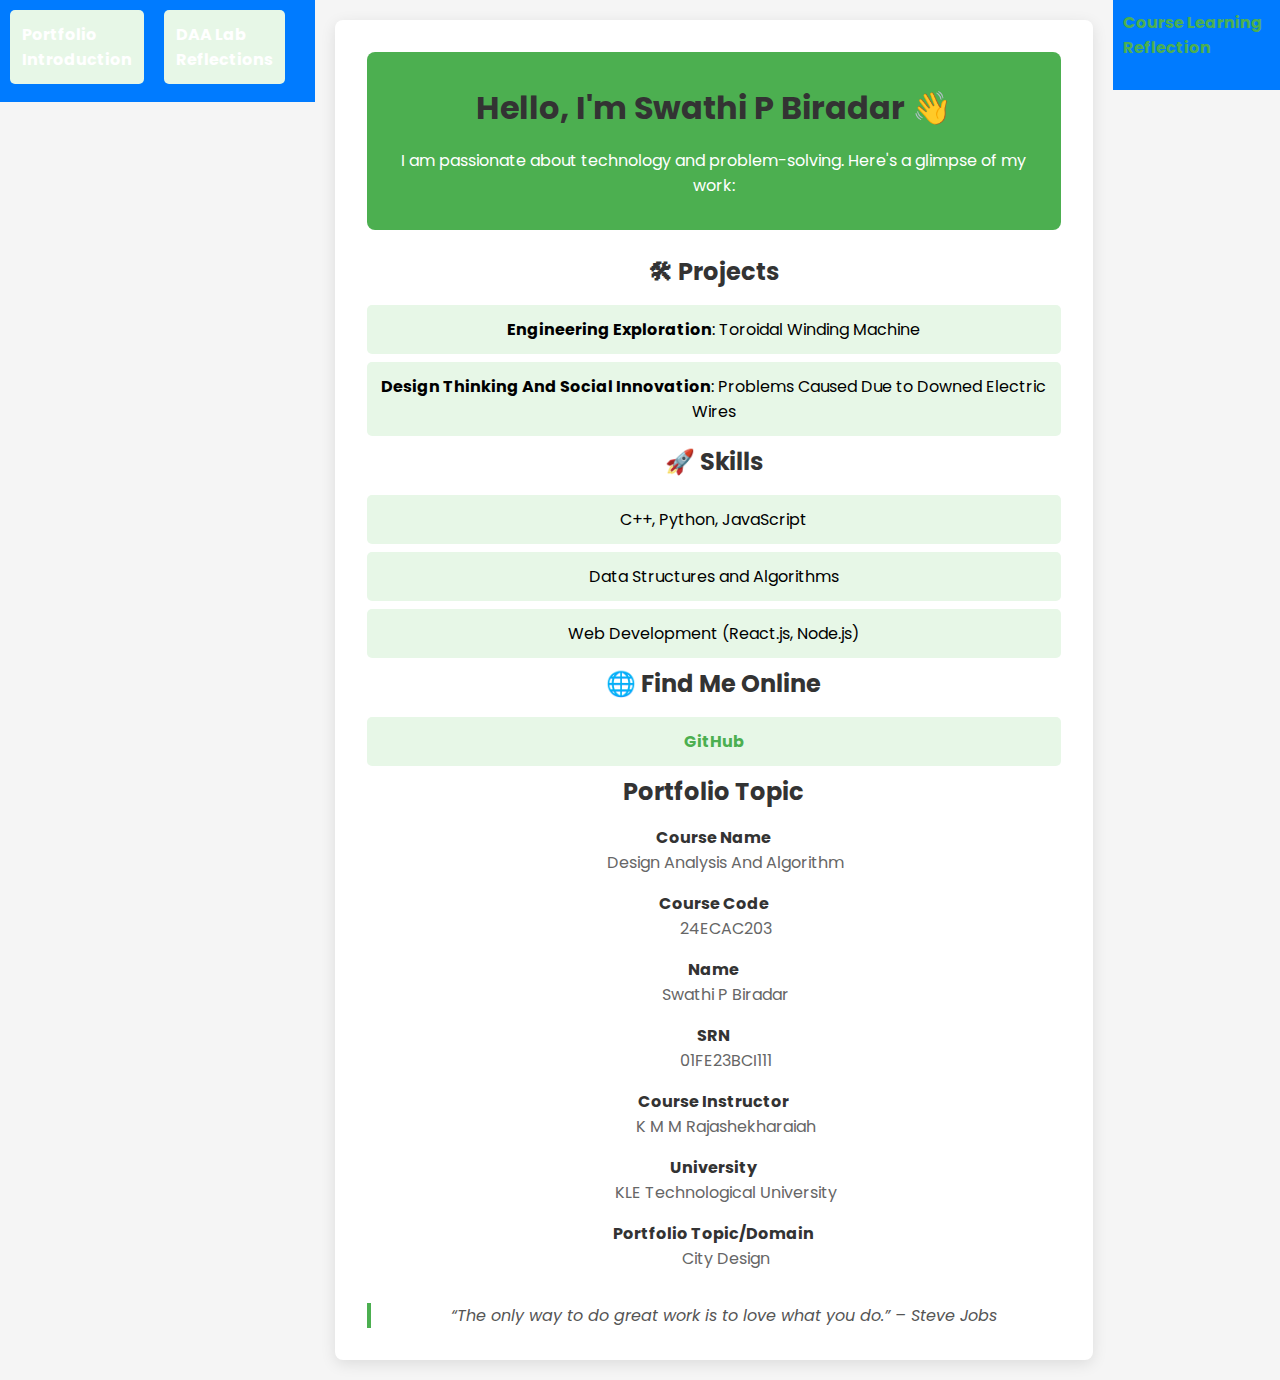
==== index.html @ a524e55e "Update index.html" ====
<!DOCTYPE html>
<html lang="en">

<head>
    <meta charset="UTF-8">
    <meta name="viewport" content="width=device-width, initial-scale=1.0">
    <title>Portfolio and DAA Lab Reflections</title>
    <link rel="stylesheet" href="style.css">
    <link href="https://fonts.googleapis.com/css2?family=Poppins:wght@300;400;600&display=swap" rel="stylesheet">
    <style>
        /* Basic styles */
        body {
            font-family: 'Poppins', sans-serif;
            margin: 0;
            padding: 0;
        }

        nav {
            background-color: #007BFF;
            padding: 10px;
        }

        nav ul {
            list-style: none;
            padding: 0;
            margin: 0;
            display: flex;
        }

        nav ul li {
            margin-right: 20px;
        }

        nav ul li a {
            color: white;
            text-decoration: none;
            font-weight: bold;
        }

        nav ul li a:hover {
            text-decoration: underline;
        }

        section {
            margin: 20px;
        }

        h1, h2 {
            color: #333;
        }

        /* Lab Reflections initially hidden */
        #daaSection {
            display: none;
        }

        button {
            padding: 10px 20px;
            background-color: #007BFF;
            color: white;
            border: none;
            cursor: pointer;
            border-radius: 5px;
        }

        button:hover {
            background-color: #0056b3;
        }

        pre {
            background-color: #f4f4f4;
            padding: 10px;
            border: 1px solid #ddd;
            overflow: auto;
        }
    </style>
</head>

<body>
    <!-- Navigation Bar -->
    <nav>
        <ul>
            <li><a href="#portfolio">Portfolio Introduction</a></li>
            <li><a href="#daaReflections" onclick="showLabReflections()">DAA Lab Reflections</a></li>
        </ul>
    </nav>

    <!-- Portfolio Introduction Section -->
    <section id="portfolio">
        <header>
            <h1>Hello, I'm Swathi P Biradar 👋</h1>
            <p>I am passionate about technology and problem-solving. Here's a glimpse of my work:</p>
        </header>

        <h2>🛠 Projects</h2>
        <ul>
            <li><strong>Engineering Exploration</strong>: Toroidal Winding Machine</li>
            <li><strong>Design Thinking And Social Innovation</strong>: Problems Caused Due to Downed Electric Wires</li>
        </ul>

        <h2>🚀 Skills</h2>
        <ul>
            <li>C++, Python, JavaScript</li>
            <li>Data Structures and Algorithms</li>
            <li>Web Development (React.js, Node.js)</li>
        </ul>

        <h2>🌐 Find Me Online</h2>
        <ul>
            <li><a href="https://github.com/Swathi10bvb2004" target="_blank">GitHub</a></li>
        </ul>

        <h2>Portfolio Topic</h2>
        <dl>
            <dt>Course Name</dt>
            <dd>Design Analysis And Algorithm</dd>

            <dt>Course Code</dt>
            <dd>24ECAC203</dd>

            <dt>Name</dt>
            <dd>Swathi P Biradar</dd>

            <dt>SRN</dt>
            <dd>01FE23BCI111</dd>

            <dt>Course Instructor</dt>
            <dd>K M M Rajashekharaiah</dd>

            <dt>University</dt>
            <dd>KLE Technological University</dd>

            <dt>Portfolio Topic/Domain</dt>
            <dd>City Design</dd>
        </dl>

        <blockquote>“The only way to do great work is to love what you do.” – Steve Jobs</blockquote>
    </section>

  <nav>
   <a href="javascript:void(0);" onclick="showSection('reflection')">Course Learning Reflection</a>
 <nav>
    <section id="daaReflections" style="display: none;">
        <h1>DAA Lab Reflections</h1>
        <h2>Key Concepts</h2>
        <ul>
            <li><strong>Time Complexity Analysis</strong>
                <p>Time complexity refers to the computational complexity that describes the amount of time it takes to run an algorithm. It's usually expressed using Big O notation.</p>
                <pre><code>function linearSearch(arr, target) {
    for i = 0 to length(arr) - 1:
        if arr[i] == target:
            return i
    return -1
}</code></pre>
            </li>

            <li><strong>Binary Search Tree (BST)</strong>
                <p>A binary search tree is a tree structure where each node has at most two children, left child with values less than the node and right child with greater values.</p>
                <pre><code>function insertNode(root, value) {
    if root == null:
        return new Node(value)
    if value < root.value:
        root.left = insertNode(root.left, value)
    else:
        root.right = insertNode(root.right, value)
    return root
}</code></pre>
            </li>

            <li><strong>DFS (Depth-First Search) and BFS (Breadth-First Search)</strong>
                <p>DFS explores as far as possible along each branch before backtracking, while BFS explores all neighbors at the current depth before moving to the next level.</p>
                <pre><code>function DFS(graph, node, visited) {
    visited.add(node)
    for neighbor in graph[node]:
        if neighbor not in visited:
            DFS(graph, neighbor, visited)
}</code></pre>
                <pre><code>function BFS(graph, start) {
    visited = set()
    queue = [start]
    visited.add(start)
    while queue is not empty:
        node = queue.pop(0)
        for neighbor in graph[node]:
            if neighbor not in visited:
                queue.append(neighbor)
                visited.add(neighbor)
}</code></pre>
            </li>

            <li><strong>Heap</strong>
                <p>A heap is a special tree-based data structure. In a max heap, the value of any given node is greater than or equal to the values of its children.</p>
                <pre><code>function insert(heap, value) {
    heap.append(value)
    i = length(heap) - 1
    while i > 0 and heap[parent(i)] < heap[i]:
        swap(heap, i, parent(i))
        i = parent(i)
}</code></pre>
            </li>

            <li><strong>Sorting</strong>
                <p>Sorting algorithms arrange elements in a list in a specific order. There are many sorting algorithms like Quick Sort, Merge Sort, etc.</p>
                <pre><code>function quickSort(arr, low, high) {
    if low < high:
        pivotIndex = partition(arr, low, high)
        quickSort(arr, low, pivotIndex - 1)
        quickSort(arr, pivotIndex + 1, high)
}</code></pre>
            </li>
        </ul>

        <h2>Challenges</h2>
        <ol>
            <li><strong>Challenges in Learning/Understanding the Concepts</strong>
                <p>Some of the main challenges include understanding time complexity, balancing binary search trees, tracking visited nodes in graph traversal, and visualizing heap structures.</p>
            </li>

            <li><strong>Challenges in Real-World Applications</strong>
                <p>Handling large datasets and ensuring efficient access, along with applying theoretical concepts to real-world scenarios like social networks or large-scale graphs.</p>
            </li>

            <li><strong>Determining the Most Efficient Approach</strong>
                <p>Breaking down the problem, analyzing the constraints, and choosing the best algorithm based on problem size, structure, and requirements are essential for determining efficiency.</p>
            </li>
        </ol>
    </section>

    <script>
        function showLabReflections() {
            const labSection = document.getElementById('daaReflections');
            labSection.style.display = 'block';
        }
    </script>
</body>

</html>
---- style.css ----
/* Reset default margin and padding */
* {
    margin: 0;
    padding: 0;
    box-sizing: border-box;
}

/* Global Styles */
body {
    font-family: 'Poppins', sans-serif;
    background-color: #f5f5f5;
    margin: 0;
    padding: 20px; /* Adding padding to the body to prevent sticking at the top */
    display: flex;
    justify-content: center;
    align-items: flex-start; /* Aligns content towards the top */
    min-height: 100vh;
}

/* Main Container */
section {
    background-color: white;
    padding: 2rem;
    width: 90%;
    max-width: 800px;
    box-shadow: 0 4px 15px rgba(0, 0, 0, 0.1);
    border-radius: 8px;
    text-align: center;
    margin-top: 30px; /* Adding margin to ensure there's space from the top */
}

/* Header */
header {
    background-color: #4CAF50;
    color: white;
    padding: 2rem;
    border-radius: 8px;
    margin-bottom: 1.5rem;
}

header h1 {
    font-size: 2rem;
    margin: 0;
}

header p {
    margin: 1rem 0 0;
}

/* Section Titles */
h2 {
    color: #4CAF50;
    margin-bottom: 1rem;
}

/* List Items */
ul {
    list-style: none;
    padding: 0;
}

ul li {
    background-color: #e7f7e7;
    margin-bottom: 0.5rem;
    padding: 0.75rem;
    border-radius: 5px;
}

/* Links */
a {
    color: #4CAF50;
    text-decoration: none;
    font-weight: bold;
}

a:hover {
    text-decoration: underline;
}

/* Definition List */
dl dt {
    font-weight: bold;
    color: #333;
    margin-top: 1rem;
}

dl dd {
    margin-left: 1.5rem;
    color: #666;
}

/* Blockquote */
blockquote {
    font-style: italic;
    color: #555;
    border-left: 4px solid #4CAF50;
    padding-left: 1rem;
    margin-top: 2rem;
}

/* Responsive Design */
@media (max-width: 600px) {
    section {
        padding: 1.5rem;
    }

    header {
        padding: 1.5rem;
    }
}

/* ========== Buttons ========== */
.toggle-btn {
    display: inline-block;
    margin: 1.5rem 0;
    padding: 10px 20px;
    font-size: 1rem;
    font-weight: 600;
    color: #fff;
    background: #4CAF50;
    border: none;
    border-radius: 6px;
    cursor: pointer;
    transition: background 0.3s;
}

.toggle-btn:hover {
    background: #388E3C;
}
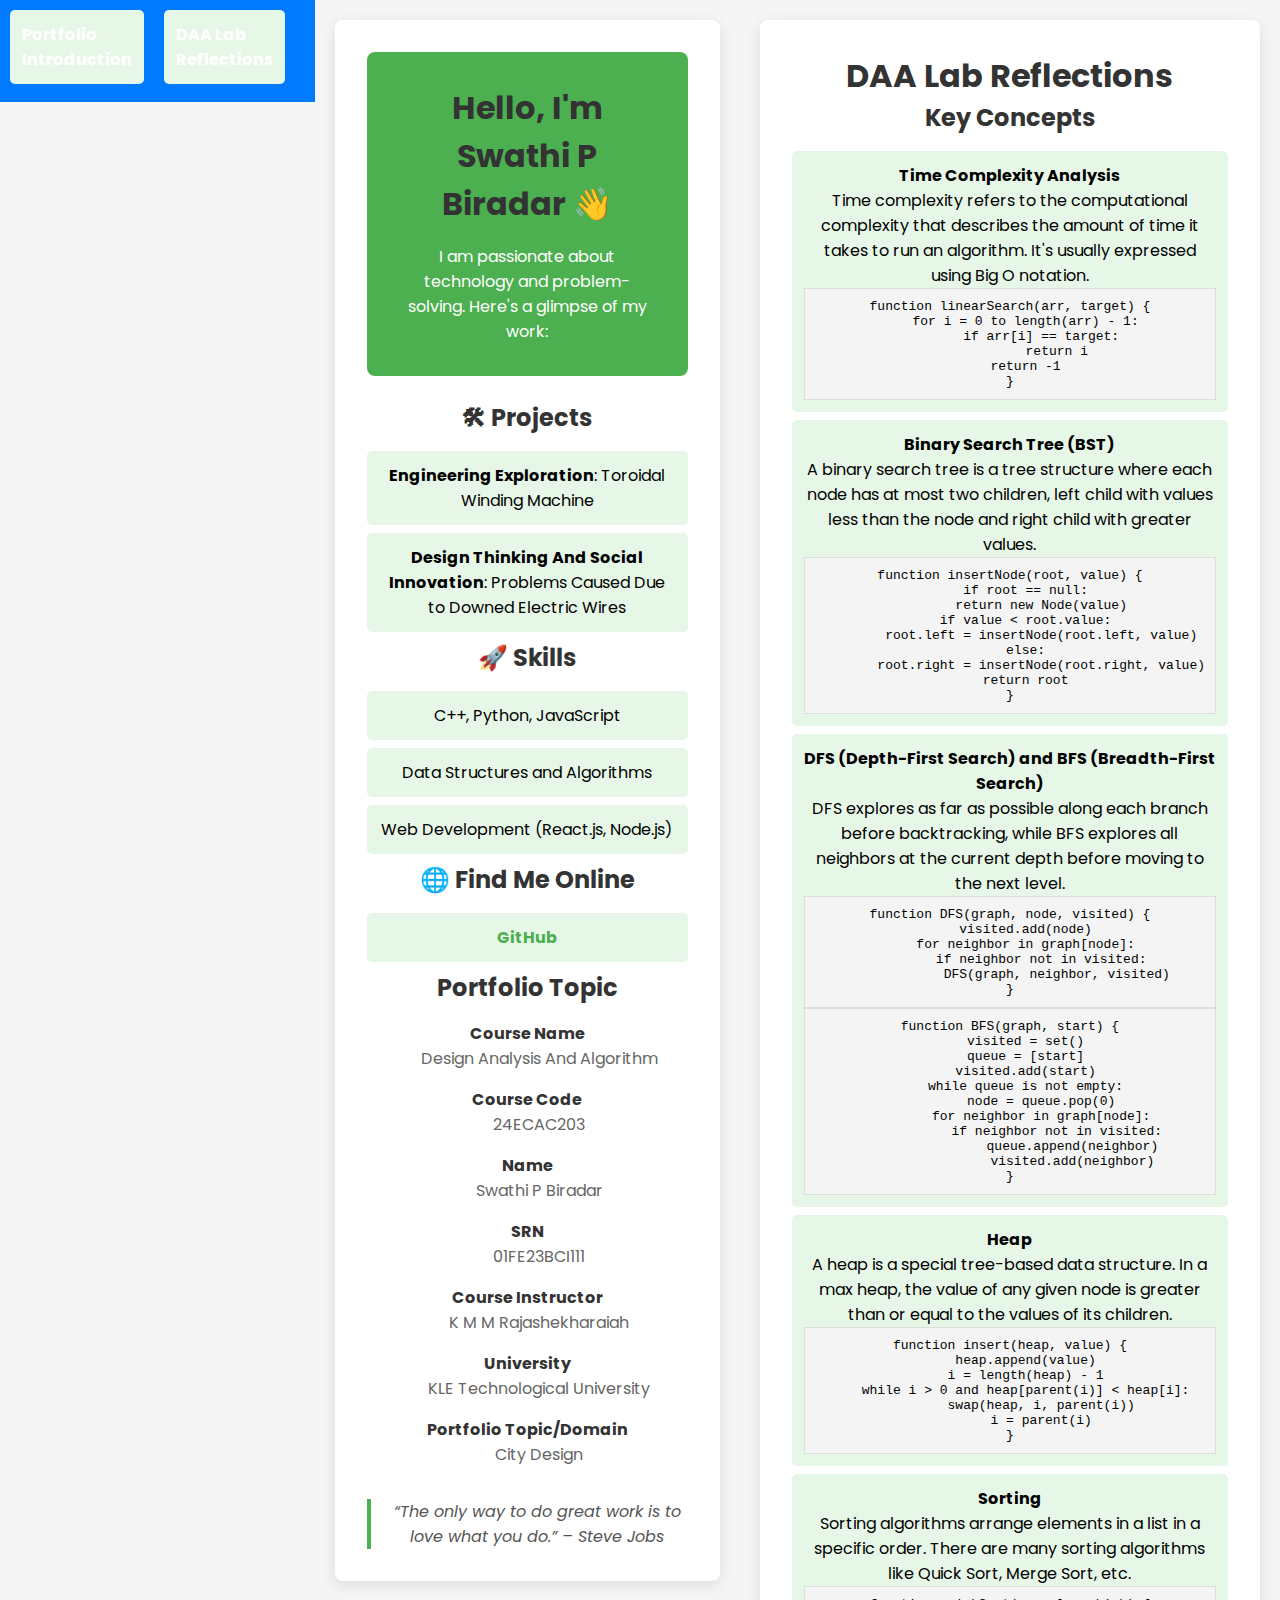
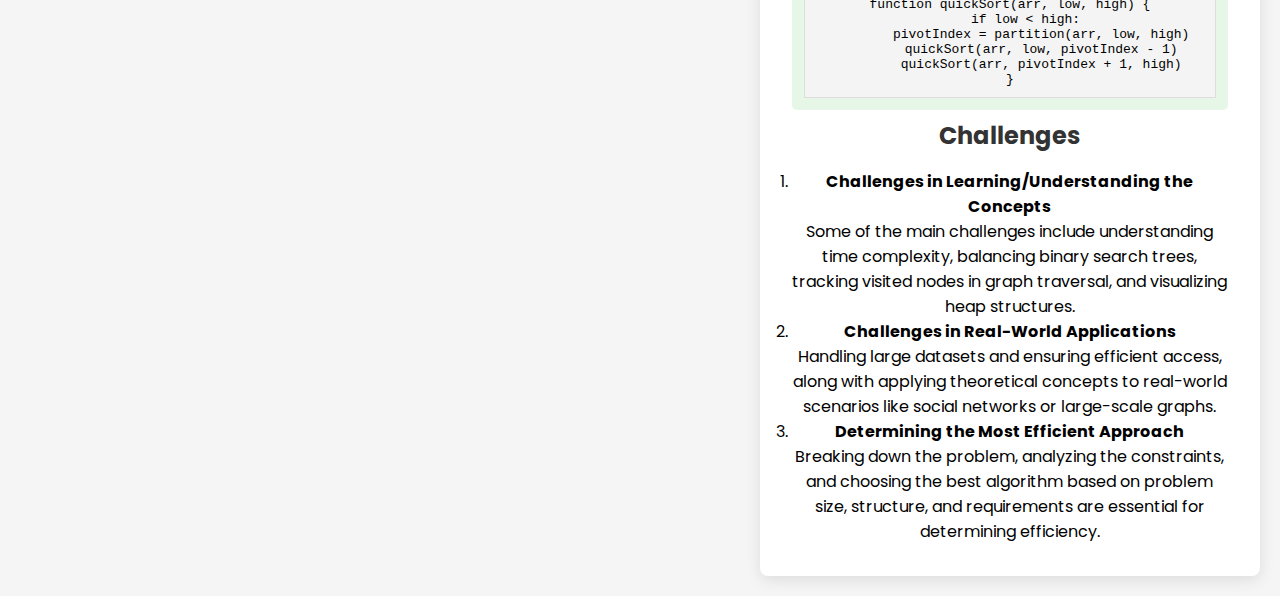
==== commit b808e64d: "Update index.html" ====
--- a/index.html
+++ b/index.html
@@ -50,7 +50,7 @@
         }
 
         /* Lab Reflections initially hidden */
-        #daaSection {
+        #daaReflections {
             display: none;
         }
 
@@ -73,6 +73,12 @@
             border: 1px solid #ddd;
             overflow: auto;
         }
+
+        /* Ensure sections stack vertically */
+        #portfolio, #daaReflections {
+            clear: both;
+            display: block;
+        }
     </style>
 </head>
 
@@ -137,10 +143,8 @@
         <blockquote>“The only way to do great work is to love what you do.” – Steve Jobs</blockquote>
     </section>
 
-  <nav>
-   <a href="javascript:void(0);" onclick="showSection('reflection')">Course Learning Reflection</a>
- <nav>
-    <section id="daaReflections" style="display: none;">
+    <!-- Lab Reflections Section (Initially Hidden) -->
+    <section id="daaReflections">
         <h1>DAA Lab Reflections</h1>
         <h2>Key Concepts</h2>
         <ul>
@@ -235,3 +239,4 @@
 </body>
 
 </html>
+
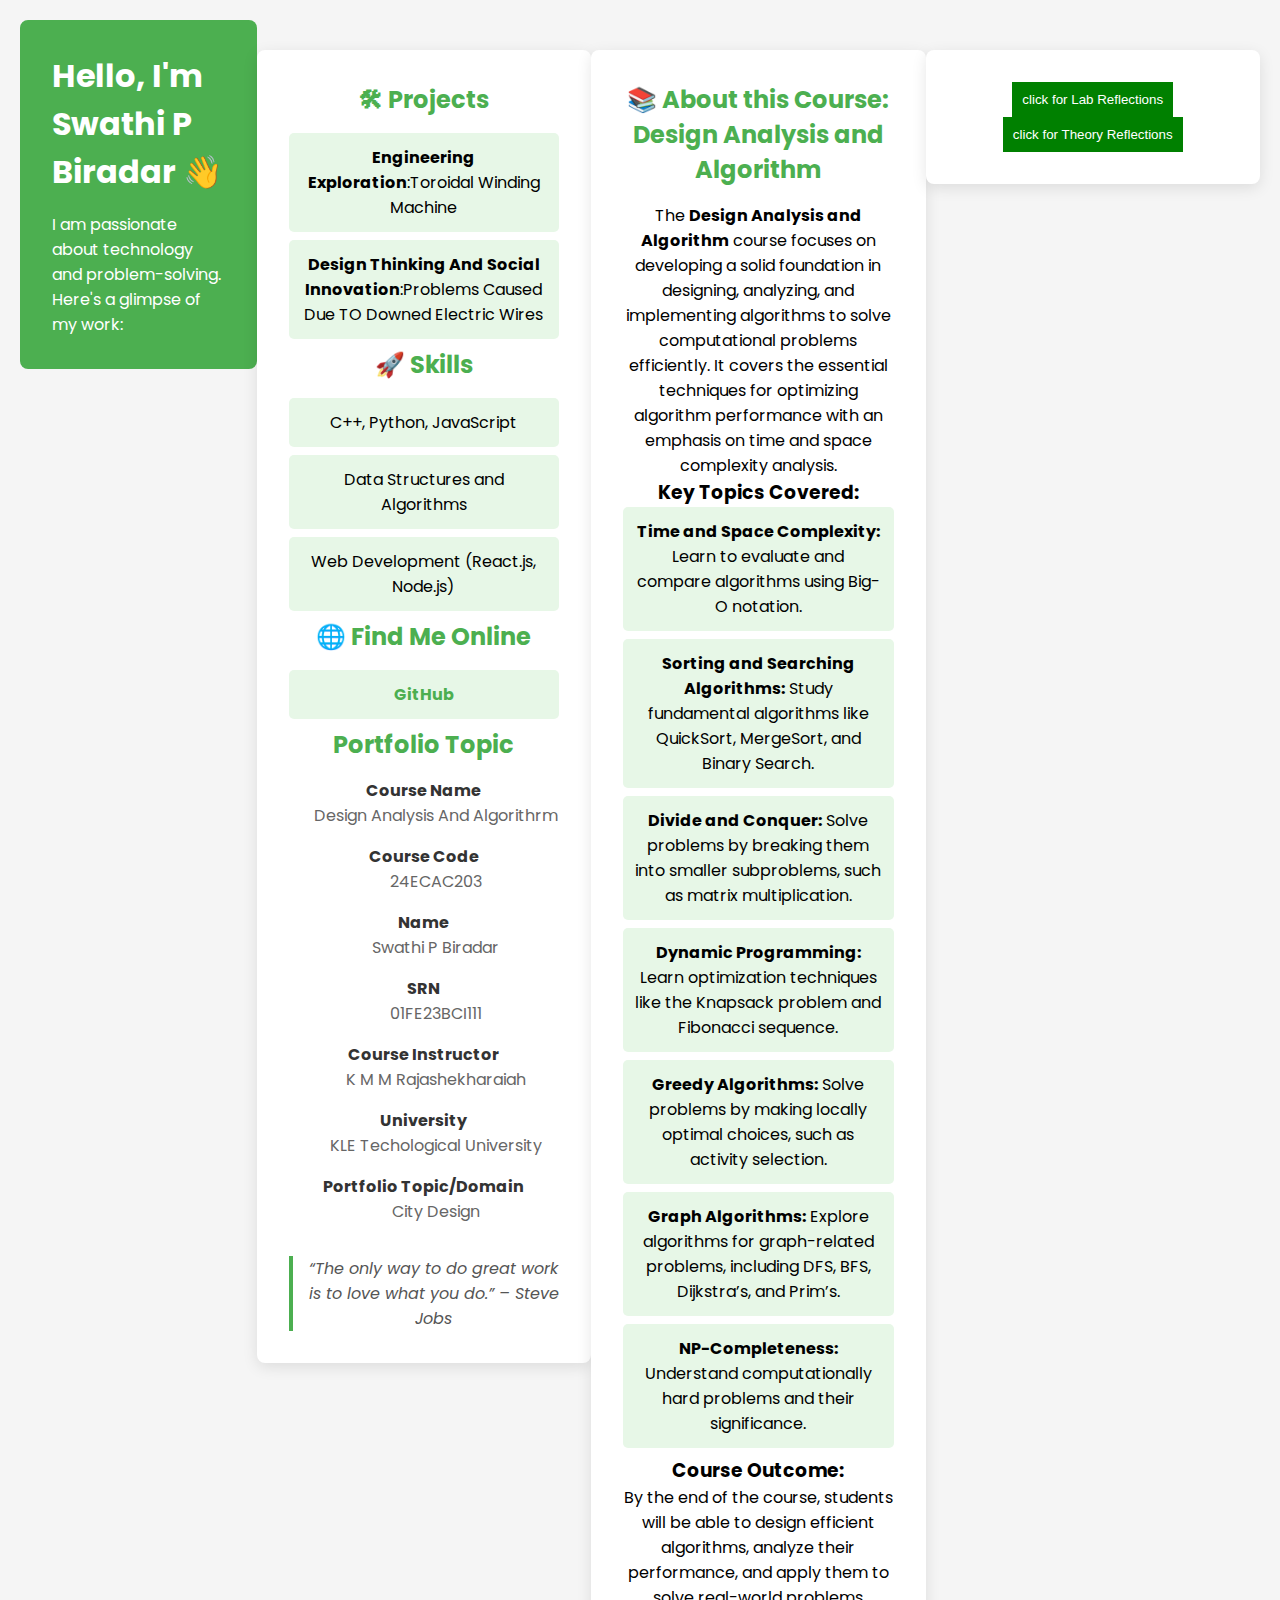
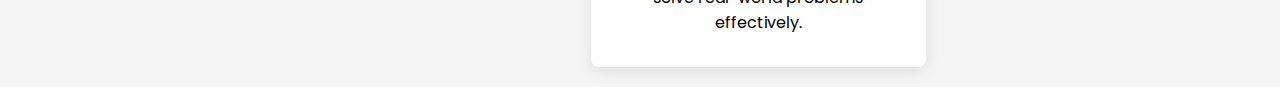
==== commit 864e90ff: "Update index.html" ====
--- a/index.html
+++ b/index.html
@@ -1,107 +1,23 @@
 <!DOCTYPE html>
 <html lang="en">
-
 <head>
     <meta charset="UTF-8">
     <meta name="viewport" content="width=device-width, initial-scale=1.0">
-    <title>Portfolio and DAA Lab Reflections</title>
+    <title>Portfolio</title>
     <link rel="stylesheet" href="style.css">
     <link href="https://fonts.googleapis.com/css2?family=Poppins:wght@300;400;600&display=swap" rel="stylesheet">
-    <style>
-        /* Basic styles */
-        body {
-            font-family: 'Poppins', sans-serif;
-            margin: 0;
-            padding: 0;
-        }
-
-        nav {
-            background-color: #007BFF;
-            padding: 10px;
-        }
-
-        nav ul {
-            list-style: none;
-            padding: 0;
-            margin: 0;
-            display: flex;
-        }
-
-        nav ul li {
-            margin-right: 20px;
-        }
-
-        nav ul li a {
-            color: white;
-            text-decoration: none;
-            font-weight: bold;
-        }
-
-        nav ul li a:hover {
-            text-decoration: underline;
-        }
-
-        section {
-            margin: 20px;
-        }
-
-        h1, h2 {
-            color: #333;
-        }
-
-        /* Lab Reflections initially hidden */
-        #daaReflections {
-            display: none;
-        }
-
-        button {
-            padding: 10px 20px;
-            background-color: #007BFF;
-            color: white;
-            border: none;
-            cursor: pointer;
-            border-radius: 5px;
-        }
-
-        button:hover {
-            background-color: #0056b3;
-        }
-
-        pre {
-            background-color: #f4f4f4;
-            padding: 10px;
-            border: 1px solid #ddd;
-            overflow: auto;
-        }
-
-        /* Ensure sections stack vertically */
-        #portfolio, #daaReflections {
-            clear: both;
-            display: block;
-        }
-    </style>
 </head>
-
 <body>
-    <!-- Navigation Bar -->
-    <nav>
-        <ul>
-            <li><a href="#portfolio">Portfolio Introduction</a></li>
-            <li><a href="#daaReflections" onclick="showLabReflections()">DAA Lab Reflections</a></li>
-        </ul>
-    </nav>
-
-    <!-- Portfolio Introduction Section -->
-    <section id="portfolio">
-        <header>
-            <h1>Hello, I'm Swathi P Biradar 👋</h1>
-            <p>I am passionate about technology and problem-solving. Here's a glimpse of my work:</p>
-        </header>
-
+    <header>
+        <h1>Hello, I'm Swathi P Biradar 👋</h1>
+        <p>I am passionate about technology and problem-solving. Here's a glimpse of my work:</p>
+    </header>
+
+    <section>
         <h2>🛠 Projects</h2>
         <ul>
-            <li><strong>Engineering Exploration</strong>: Toroidal Winding Machine</li>
-            <li><strong>Design Thinking And Social Innovation</strong>: Problems Caused Due to Downed Electric Wires</li>
+            <li><strong>Engineering Exploration</strong>:Toroidal Winding Machine</li>
+            <li><strong>Design Thinking And Social Innovation</strong>:Problems Caused Due TO Downed Electric Wires</li>
         </ul>
 
         <h2>🚀 Skills</h2>
@@ -119,7 +35,7 @@
         <h2>Portfolio Topic</h2>
         <dl>
             <dt>Course Name</dt>
-            <dd>Design Analysis And Algorithm</dd>
+            <dd>Design Analysis And Algorithrm</dd>
 
             <dt>Course Code</dt>
             <dd>24ECAC203</dd>
@@ -134,7 +50,7 @@
             <dd>K M M Rajashekharaiah</dd>
 
             <dt>University</dt>
-            <dd>KLE Technological University</dd>
+            <dd>KLE Techological University</dd>
 
             <dt>Portfolio Topic/Domain</dt>
             <dd>City Design</dd>
@@ -142,101 +58,188 @@
 
         <blockquote>“The only way to do great work is to love what you do.” – Steve Jobs</blockquote>
     </section>
-
-    <!-- Lab Reflections Section (Initially Hidden) -->
-    <section id="daaReflections">
-        <h1>DAA Lab Reflections</h1>
-        <h2>Key Concepts</h2>
-        <ul>
-            <li><strong>Time Complexity Analysis</strong>
-                <p>Time complexity refers to the computational complexity that describes the amount of time it takes to run an algorithm. It's usually expressed using Big O notation.</p>
-                <pre><code>function linearSearch(arr, target) {
-    for i = 0 to length(arr) - 1:
-        if arr[i] == target:
-            return i
-    return -1
-}</code></pre>
-            </li>
-
-            <li><strong>Binary Search Tree (BST)</strong>
-                <p>A binary search tree is a tree structure where each node has at most two children, left child with values less than the node and right child with greater values.</p>
-                <pre><code>function insertNode(root, value) {
-    if root == null:
-        return new Node(value)
-    if value < root.value:
-        root.left = insertNode(root.left, value)
+<section>
+        <h2>📚 About this Course: Design Analysis and Algorithm</h2>
+        <p>The <strong>Design Analysis and Algorithm</strong> course focuses on developing a solid foundation in designing, analyzing, and implementing algorithms to solve computational problems efficiently. It covers the essential techniques for optimizing algorithm performance with an emphasis on time and space complexity analysis.</p>
+        
+        <h3>Key Topics Covered:</h3>
+        <ul>
+            <li><strong>Time and Space Complexity:</strong> Learn to evaluate and compare algorithms using Big-O notation.</li>
+            <li><strong>Sorting and Searching Algorithms:</strong> Study fundamental algorithms like QuickSort, MergeSort, and Binary Search.</li>
+            <li><strong>Divide and Conquer:</strong> Solve problems by breaking them into smaller subproblems, such as matrix multiplication.</li>
+            <li><strong>Dynamic Programming:</strong> Learn optimization techniques like the Knapsack problem and Fibonacci sequence.</li>
+            <li><strong>Greedy Algorithms:</strong> Solve problems by making locally optimal choices, such as activity selection.</li>
+            <li><strong>Graph Algorithms:</strong> Explore algorithms for graph-related problems, including DFS, BFS, Dijkstra’s, and Prim’s.</li>
+            <li><strong>NP-Completeness:</strong> Understand computationally hard problems and their significance.</li>
+        </ul>
+        
+        <h3>Course Outcome:</h3>
+        <p>By the end of the course, students will be able to design efficient algorithms, analyze their performance, and apply them to solve real-world problems effectively.</p>
+    </section>
+
+    <!-- Buttons for Theory and Lab Reflections -->
+    <section>
+        <button id="toggleLabReflectionBtn" style="background-color: green; color: white; padding: 10px 10px; border: none; cursor: pointer;">click for Lab Reflections</button>
+        <button id="toggleTheoryReflectionBtn" style="background-color: green; color: white; padding: 10px 10px; border: none; cursor: pointer;">click for Theory Reflections</button>
+    </section>
+
+    <!-- Lab Reflection Section -->
+    <section id="labReflectionContent" style="display: none;">
+        <h2>📖 Reflection on Learning Data Structures and Algorithms</h2>
+        <p>Throughout this course, I delved deep into fundamental data structures and algorithms, which are the backbone of efficient computing. Key topics I explored include <strong>Time Complexity Analysis</strong>, <strong>Binary Search Trees (BST)</strong>, <strong>DFS and BFS</strong>, <strong>Heap Sorting</strong>, <strong>Pattern Searching</strong>, and <strong>Graph Algorithms</strong>. Here's a reflection on what I learned, the challenges I faced, and how I approached solving complex problems.</p>
+
+        <h3>Key Concepts Learned</h3>
+        <h4>1. Time Complexity Analysis</h4>
+        <p>Time complexity analysis is essential for determining the efficiency of algorithms. By mastering <strong>Big-O notation</strong>, I learned how to evaluate the performance of algorithms, especially for large input sizes. The ability to analyze an algorithm's <strong>best, worst, and average-case</strong> complexities helps select the optimal approach for solving problems.</p>
+
+        <pre><code>def bubble_sort(arr):
+    n = len(arr)
+    for i in range(n):
+        for j in range(0, n-i-1):
+            if arr[j] > arr[j+1]:
+                arr[j], arr[j+1] = arr[j+1], arr[j]</code></pre>
+
+        <h4>2. Binary Search Tree (BST)</h4>
+        <p>I gained a strong understanding of how <strong>BSTs</strong> allow efficient insertion, deletion, and search operations in logarithmic time. The main challenge was mastering tree traversal methods, both iterative and recursive, and understanding the importance of maintaining balance in the tree to ensure performance remains optimal.</p>
+
+        <pre><code>class Node:
+    def __init__(self, key):
+        self.left = None
+        self.right = None
+        self.value = key
+
+def insert(root, key):
+    if root is None:
+        return Node(key)
+    if key < root.value:
+        root.left = insert(root.left, key)
     else:
-        root.right = insertNode(root.right, value)
-    return root
-}</code></pre>
-            </li>
-
-            <li><strong>DFS (Depth-First Search) and BFS (Breadth-First Search)</strong>
-                <p>DFS explores as far as possible along each branch before backtracking, while BFS explores all neighbors at the current depth before moving to the next level.</p>
-                <pre><code>function DFS(graph, node, visited) {
-    visited.add(node)
-    for neighbor in graph[node]:
-        if neighbor not in visited:
-            DFS(graph, neighbor, visited)
-}</code></pre>
-                <pre><code>function BFS(graph, start) {
-    visited = set()
-    queue = [start]
-    visited.add(start)
-    while queue is not empty:
-        node = queue.pop(0)
+        root.right = insert(root.right, key)
+    return root</code></pre>
+
+        <h4>3. DFS and BFS</h4>
+        <p><strong>DFS</strong> is useful for exploring paths deeply, while <strong>BFS</strong> is efficient for finding the shortest path in unweighted graphs. I implemented both in various graph scenarios, such as finding connected components or shortest paths.</p>
+
+        <pre><code>def dfs(graph, node, visited):
+    if node not in visited:
+        print(node, end=" ")
+        visited.add(node)
         for neighbor in graph[node]:
-            if neighbor not in visited:
-                queue.append(neighbor)
-                visited.add(neighbor)
-}</code></pre>
-            </li>
-
-            <li><strong>Heap</strong>
-                <p>A heap is a special tree-based data structure. In a max heap, the value of any given node is greater than or equal to the values of its children.</p>
-                <pre><code>function insert(heap, value) {
-    heap.append(value)
-    i = length(heap) - 1
-    while i > 0 and heap[parent(i)] < heap[i]:
-        swap(heap, i, parent(i))
-        i = parent(i)
-}</code></pre>
-            </li>
-
-            <li><strong>Sorting</strong>
-                <p>Sorting algorithms arrange elements in a list in a specific order. There are many sorting algorithms like Quick Sort, Merge Sort, etc.</p>
-                <pre><code>function quickSort(arr, low, high) {
-    if low < high:
-        pivotIndex = partition(arr, low, high)
-        quickSort(arr, low, pivotIndex - 1)
-        quickSort(arr, pivotIndex + 1, high)
-}</code></pre>
-            </li>
-        </ul>
-
-        <h2>Challenges</h2>
-        <ol>
-            <li><strong>Challenges in Learning/Understanding the Concepts</strong>
-                <p>Some of the main challenges include understanding time complexity, balancing binary search trees, tracking visited nodes in graph traversal, and visualizing heap structures.</p>
-            </li>
-
-            <li><strong>Challenges in Real-World Applications</strong>
-                <p>Handling large datasets and ensuring efficient access, along with applying theoretical concepts to real-world scenarios like social networks or large-scale graphs.</p>
-            </li>
-
-            <li><strong>Determining the Most Efficient Approach</strong>
-                <p>Breaking down the problem, analyzing the constraints, and choosing the best algorithm based on problem size, structure, and requirements are essential for determining efficiency.</p>
-            </li>
-        </ol>
-    </section>
-
+            dfs(graph, neighbor, visited)</code></pre>
+
+        <h4>4. Heap Sorting</h4>
+        <p><strong>Heap Sort</strong> introduced me to the importance of the heap data structure. I learned how the binary heap allows us to efficiently retrieve the smallest or largest element and perform sorting in <strong>O(n log n)</strong> time. The challenge was understanding how the heap property is maintained during insertions and deletions.</p>
+
+        <pre><code>def heapify(arr, n, i):
+    largest = i
+    left = 2 * i + 1
+    right = 2 * i + 2
+
+    if left < n and arr[left] > arr[largest]:
+        largest = left
+    if right < n and arr[right] > arr[largest]:
+        largest = right
+
+    if largest != i:
+        arr[i], arr[largest] = arr[largest], arr[i]
+        heapify(arr, n, largest)</code></pre>
+
+        <h4>5. Pattern Searching</h4>
+        <p>I explored various algorithms for <strong>Pattern Searching</strong>, such as <strong>Knuth-Morris-Pratt (KMP)</strong>, which is highly efficient for finding substrings in a larger string. These algorithms optimize the brute-force approach by reducing unnecessary comparisons.</p>
+
+        <pre><code>def KMP_search(text, pattern):
+    lps = [0] * len(pattern)
+    j = 0
+    computeLPS(pattern, lps)
+    i = 0
+    while i < len(text):
+        if pattern[j] == text[i]:
+            i += 1
+            j += 1
+        if j == len(pattern):
+            print("Pattern found at index " + str(i - j))
+            j = lps[j - 1]
+        elif i < len(text) and pattern[j] != text[i]:
+            if j != 0:
+                j = lps[j - 1]
+            else:
+                i += 1</code></pre>
+
+        <h4>6. Graph Algorithms</h4>
+        <p>I learned the importance of <strong>graphs</strong> in representing real-world relationships, such as in social networks or transport systems. Implementing algorithms like <strong>Dijkstra's</strong> and <strong>Prim's</strong> for shortest paths and minimum spanning trees, respectively, was a rewarding challenge.</p>
+
+        <pre><code>import heapq
+
+def dijkstra(graph, start):
+    distances = {vertex: float('infinity') for vertex in graph}
+    distances[start] = 0
+    priority_queue = [(0, start)]
+
+    while priority_queue:
+        current_distance, current_vertex = heapq.heappop(priority_queue)
+
+        for neighbor, weight in graph[current_vertex].items():
+            distance = current_distance + weight
+            if distance < distances[neighbor]:
+                distances[neighbor] = distance
+                heapq.heappush(priority_queue, (distance, neighbor))
+
+    return distances</code></pre>
+
+        <h3>Challenges Faced</h3>
+        <p>One of the biggest challenges was understanding the time and space complexities associated with each algorithm. For example, sorting algorithms like MergeSort require careful handling of memory allocation, and understanding recursive calls in depth-first search was tricky but rewarding once I understood the underlying mechanism.</p>
+
+        <h3>Challenges in Relating to Real-World Applications</h3>
+        <p>Time Complexity is theoretical, and applying it to real-world systems can sometimes be inaccurate due to factors like input size and hardware limitations. For algorithms like Graph Traversal and Heap Sorting, the scale of data in real-world applications requires additional optimizations to manage performance.</p>
+
+        <h3>Approach and Strategy</h3>
+        <p>My approach involved a balance of theory and practical implementation. After understanding the theoretical foundations, I would try to implement each algorithm from scratch, and debug my code thoroughly. Working on different problems helped me consolidate my understanding and improve my problem-solving skills.</p>
+    </section>
+
+    <!-- Theory Reflection Section -->
+    <section id="theoryReflectionContent" style="display: none;">
+        <h2>📖 Reflection on Learning Theory in Design Analysis and Algorithm</h2>
+      <h3>1. Introduction to Theoretical Concepts</h3>
+    <p>In my theoretical courses, I delved into the core principles and concepts that form the backbone of computer science. From understanding the fundamental data structures to analyzing complex algorithms, the theoretical foundations helped me develop a solid base for solving real-world problems efficiently. I learned the significance of data modeling, optimization, and computational theory, which play a critical role in designing robust systems.</p>
+    
+    <h3>2. Key Concepts and Topics Learned</h3>
+    <ul>
+        <li><strong>Data Structures:</strong> I studied various data structures like arrays, linked lists, trees, and graphs. These are essential for storing, organizing, and manipulating data in an efficient manner.</li>
+        <li><strong>Algorithms:</strong> Algorithms such as quicksort, mergesort, and dynamic programming introduced me to the concept of problem-solving and the efficiency of solutions. I also learned about time complexity and how to choose the most efficient algorithm for a problem.</li>
+        <li><strong>Database Design:</strong> Topics like normalization and ER modeling were integral to understanding how data is organized and stored in databases. I learned how to design a database schema that avoids redundancy and ensures data integrity.</li>
+        <li><strong>Systems Design:</strong> Through concepts like microservices and architectural patterns, I learned how large-scale systems are designed to be scalable, fault-tolerant, and easy to maintain.</li>
+        <li><strong>Mathematics for Computer Science:</strong> Understanding concepts like probability, combinatorics, and complexity theory was critical in analyzing algorithms and predicting their behavior in different scenarios.</li>
+    </ul>
+
+    <h3>3. Challenges Faced</h3>
+    <p>Throughout my theoretical studies, I faced several challenges, particularly in understanding the complexities of algorithms. For instance, Big O notation was initially difficult to grasp as I struggled to understand how it applies to real-world scenarios. The abstraction of mathematical concepts like combinatorics and probability also posed challenges, but with continuous practice and application, I began to see their relevance in problem-solving.</p>
+
+    <h3>4. Approach and Strategy for Mastery</h3>
+    <p>My strategy for mastering theory involved a combination of consistent practice, breaking down complex topics into smaller sections, and using various learning resources. I solved problems daily, consulted textbooks and research papers, and worked on projects that applied the theoretical concepts. This hands-on approach helped me connect theory with practical implementation and solidified my understanding.</p>
+
+    <h3>5. Theoretical Knowledge in Practice</h3>
+    <p>The theoretical knowledge gained from my courses was applied in several projects, including designing optimized database schemas for real-world applications and implementing efficient sorting algorithms. I also used dynamic programming to solve complex problems like the knapsack problem and Fibonacci sequence, gaining practical insights into optimization techniques.</p>
+
+    <h3>6. Future Learning Goals</h3>
+    <p>While I have learned a lot, there is always room for improvement. I plan to deepen my understanding of advanced topics like machine learning algorithms, distributed systems, and cloud computing. Additionally, I would like to gain more practical experience in systems design, especially in large-scale applications, and understand how to implement theoretical concepts in real-world scenarios more effectively.</p>
+<section>
+
+        
     <script>
-        function showLabReflections() {
-            const labSection = document.getElementById('daaReflections');
-            labSection.style.display = 'block';
-        }
+        const toggleLabReflectionBtn = document.getElementById('toggleLabReflectionBtn');
+        const toggleTheoryReflectionBtn = document.getElementById('toggleTheoryReflectionBtn');
+        const labReflectionContent = document.getElementById('labReflectionContent');
+        const theoryReflectionContent = document.getElementById('theoryReflectionContent');
+
+        toggleLabReflectionBtn.addEventListener('click', () => {
+            theoryReflectionContent.style.display = 'none';
+            labReflectionContent.style.display = labReflectionContent.style.display === 'none' ? 'block' : 'none';
+        });
+
+        toggleTheoryReflectionBtn.addEventListener('click', () => {
+            labReflectionContent.style.display = 'none';
+            theoryReflectionContent.style.display = theoryReflectionContent.style.display === 'none' ? 'block' : 'none';
+        });
     </script>
 </body>
-
 </html>
-
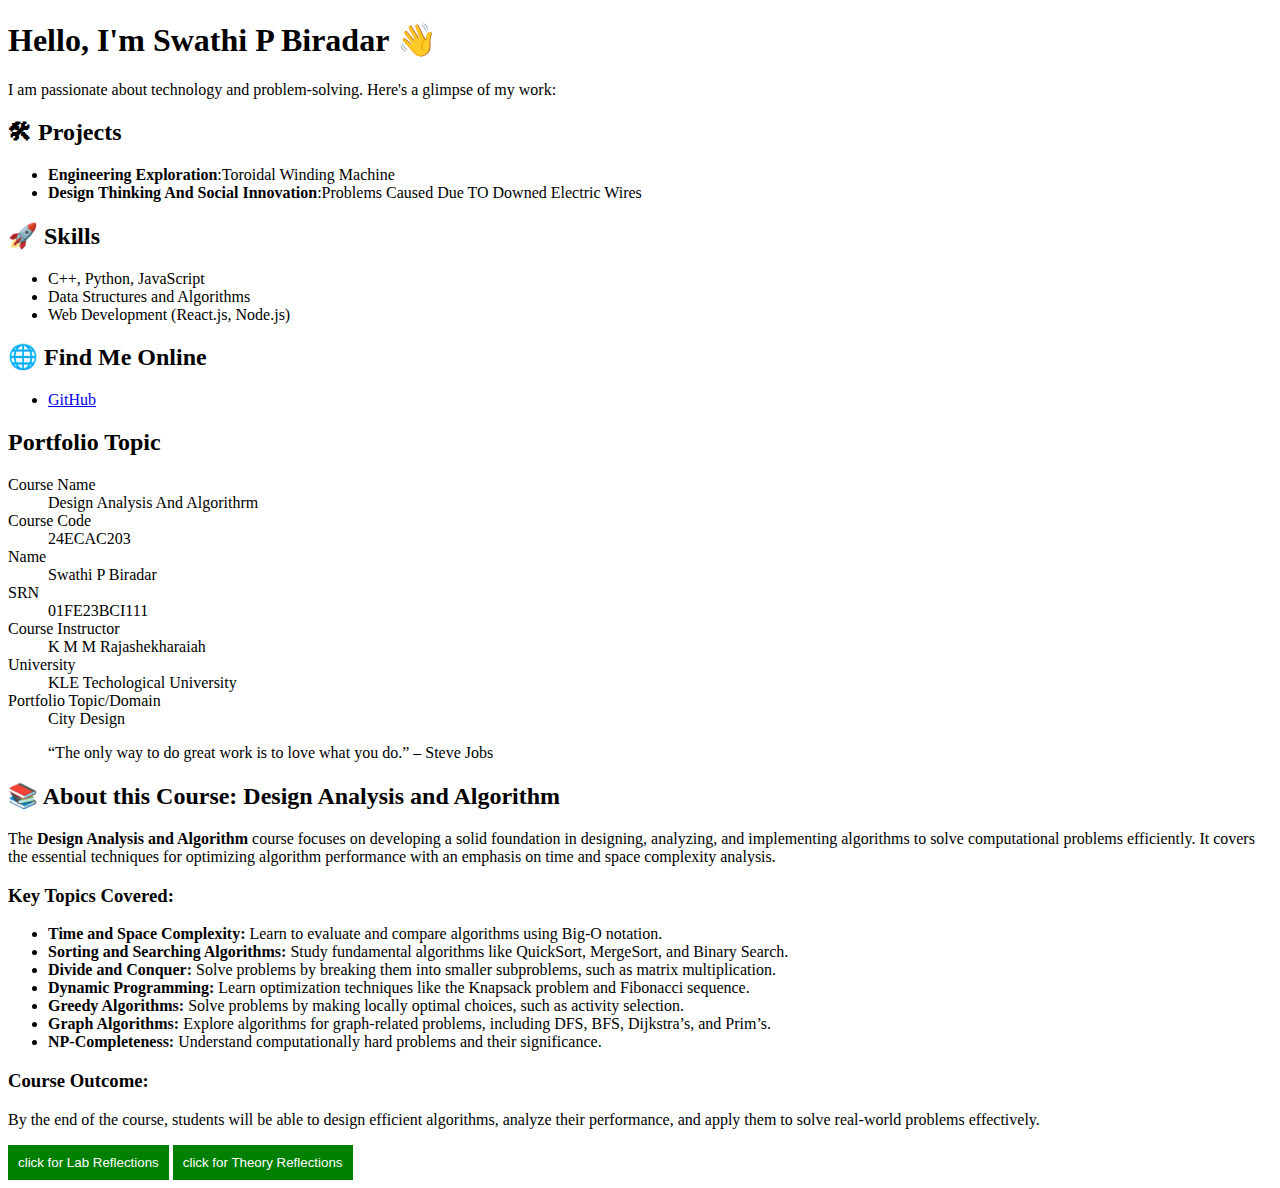
==== commit 5db59f2a: "Update index.html" ====
--- a/index.html
+++ b/index.html
@@ -4,7 +4,7 @@
     <meta charset="UTF-8">
     <meta name="viewport" content="width=device-width, initial-scale=1.0">
     <title>Portfolio</title>
-    <link rel="stylesheet" href="style.css">
+    <link rel="stylesheet" href="index.css">
     <link href="https://fonts.googleapis.com/css2?family=Poppins:wght@300;400;600&display=swap" rel="stylesheet">
 </head>
 <body>
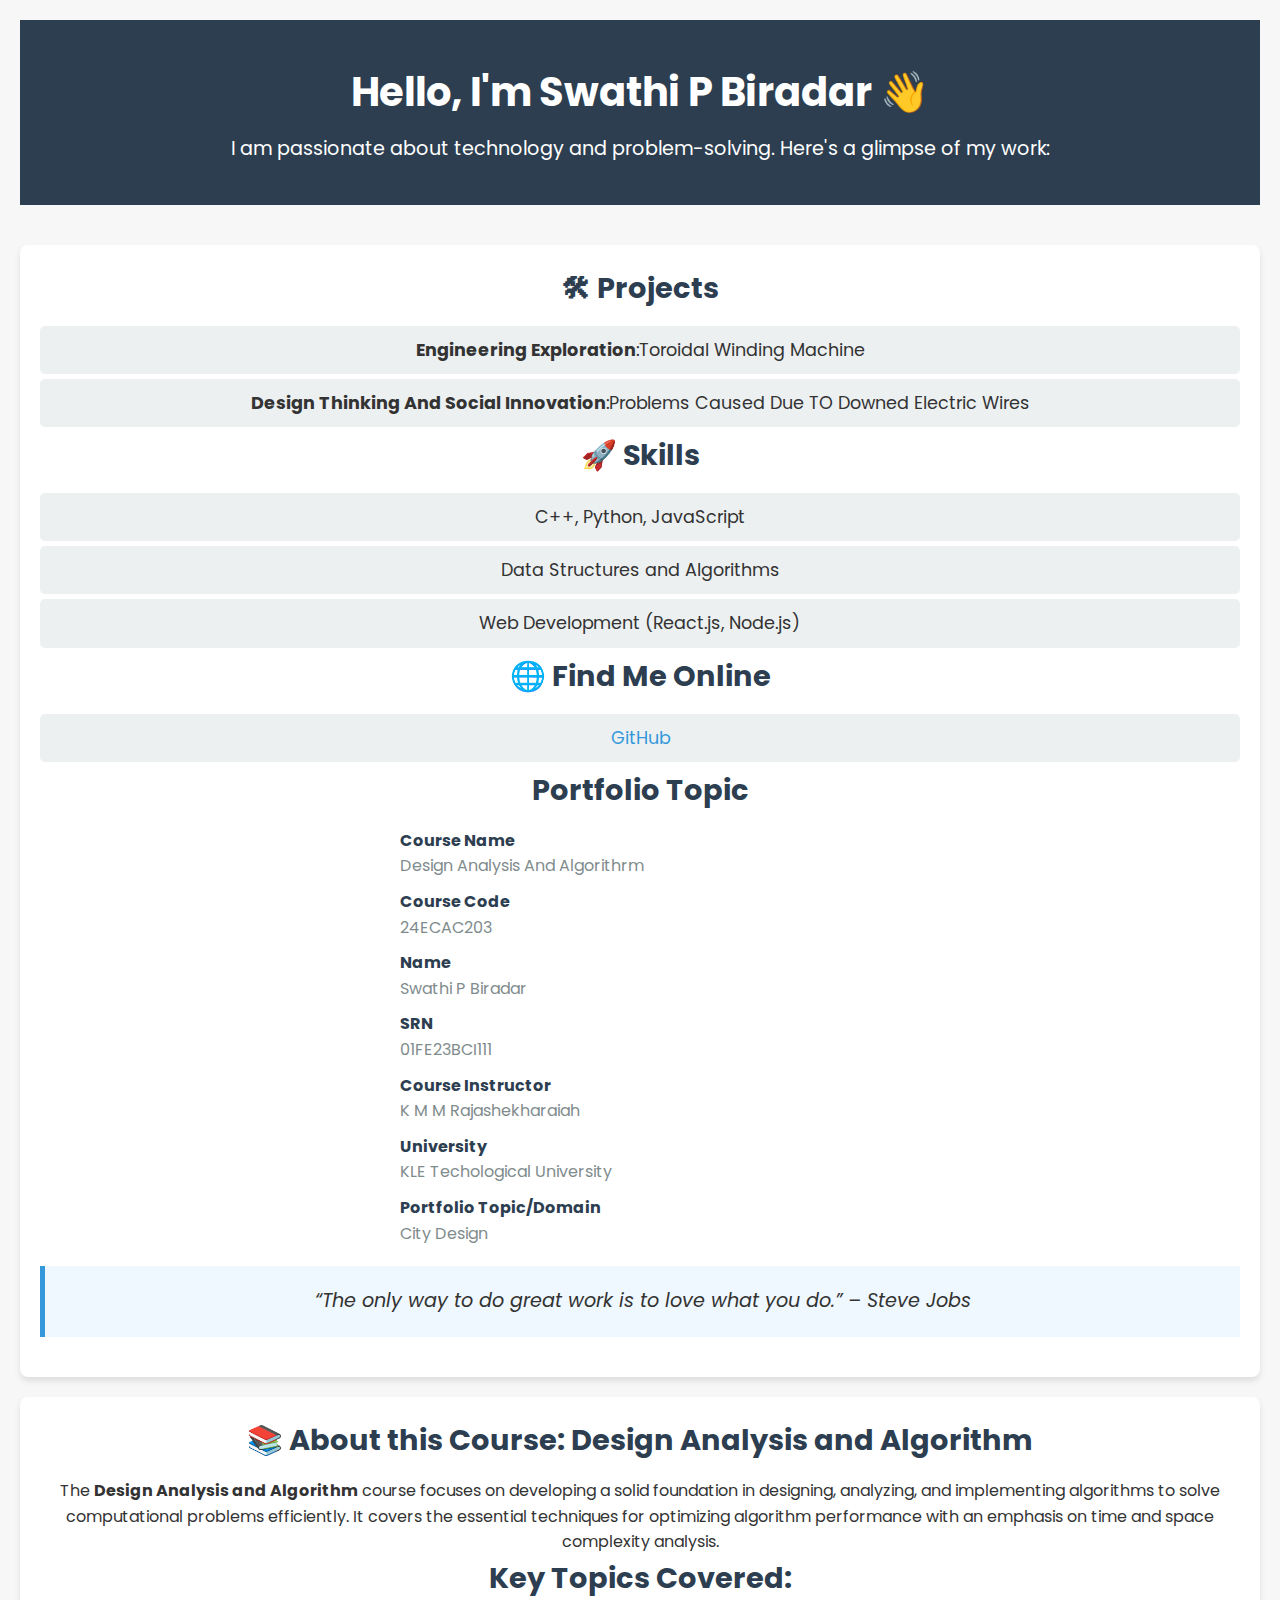
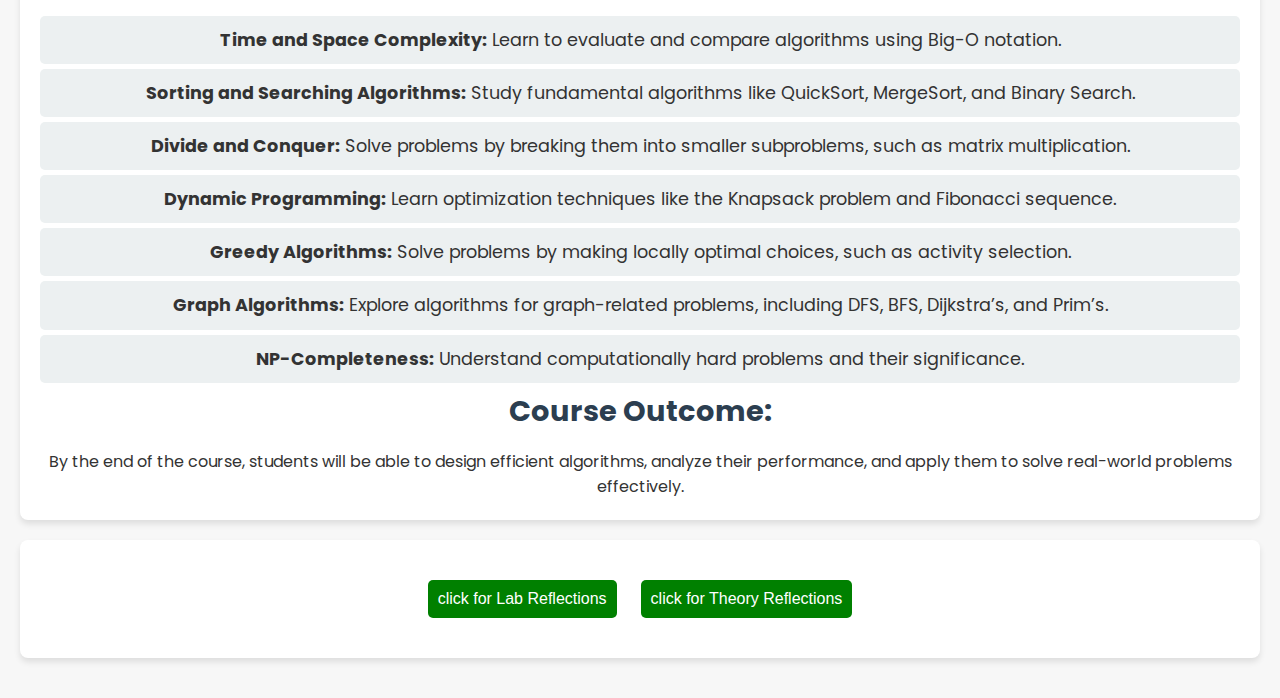
==== commit d5f32cac: "Update index.html" ====
--- a/index.html
+++ b/index.html
@@ -4,7 +4,7 @@
     <meta charset="UTF-8">
     <meta name="viewport" content="width=device-width, initial-scale=1.0">
     <title>Portfolio</title>
-    <link rel="stylesheet" href="index.css">
+    <link rel="stylesheet" href="style.css">
     <link href="https://fonts.googleapis.com/css2?family=Poppins:wght@300;400;600&display=swap" rel="stylesheet">
 </head>
 <body>
--- a/style.css
+++ b/style.css
@@ -0,0 +1,149 @@
+/* General Reset */
+* {
+    margin: 0;
+    padding: 0;
+    box-sizing: border-box;
+}
+
+/* Body and basic styling */
+body {
+    font-family: 'Poppins', sans-serif;
+    line-height: 1.6;
+    background-color: #f7f7f7;
+    color: #333;
+    text-align: center;
+    padding: 20px;
+}
+
+/* Header styling */
+header {
+    background-color: #2c3e50;
+    color: white;
+    padding: 40px 0;
+    margin-bottom: 40px;
+}
+
+header h1 {
+    font-size: 2.5rem;
+    margin-bottom: 10px;
+}
+
+header p {
+    font-size: 1.2rem;
+}
+
+/* Section styling */
+section {
+    background-color: white;
+    padding: 20px;
+    margin: 20px 0;
+    border-radius: 8px;
+    box-shadow: 0 4px 6px rgba(0, 0, 0, 0.1);
+}
+
+/* Headings inside sections */
+section h2, section h3 {
+    font-size: 1.8rem;
+    color: #2c3e50;
+    margin-bottom: 15px;
+}
+
+/* List styling */
+ul {
+    list-style-type: none;
+    padding: 0;
+}
+
+ul li {
+    background: #ecf0f1;
+    padding: 10px;
+    margin: 5px 0;
+    border-radius: 5px;
+    font-size: 1.1rem;
+}
+
+ul li a {
+    color: #3498db;
+    text-decoration: none;
+}
+
+ul li a:hover {
+    text-decoration: underline;
+}
+
+/* Definition list styling */
+dl {
+    text-align: left;
+    margin-left: 30%;
+    margin-right: 30%;
+}
+
+dt {
+    font-weight: bold;
+    color: #2c3e50;
+}
+
+dd {
+    margin-bottom: 10px;
+    color: #7f8c8d;
+}
+
+/* Blockquote styling */
+blockquote {
+    font-size: 1.2rem;
+    font-style: italic;
+    background-color: #f0f8ff;
+    padding: 20px;
+    border-left: 5px solid #3498db;
+    margin: 20px 0;
+}
+
+/* Button Styling */
+button {
+    background-color: #27ae60;
+    color: white;
+    padding: 12px 30px;
+    border: none;
+    border-radius: 5px;
+    font-size: 1rem;
+    cursor: pointer;
+    margin: 20px 10px;
+    transition: background-color 0.3s;
+}
+
+button:hover {
+    background-color: #2ecc71;
+}
+
+/* Content visibility toggle buttons */
+#labReflectionContent, #theoryReflectionContent {
+    display: none;
+}
+
+button:focus {
+    outline: none;
+}
+
+/* Responsive Design for small screens */
+@media (max-width: 768px) {
+    header h1 {
+        font-size: 2rem;
+    }
+
+    section {
+        padding: 15px;
+    }
+
+    section h2, section h3 {
+        font-size: 1.5rem;
+    }
+
+    button {
+        padding: 10px 20px;
+    }
+
+    dl {
+        margin-left: 10%;
+        margin-right: 10%;
+    }
+}
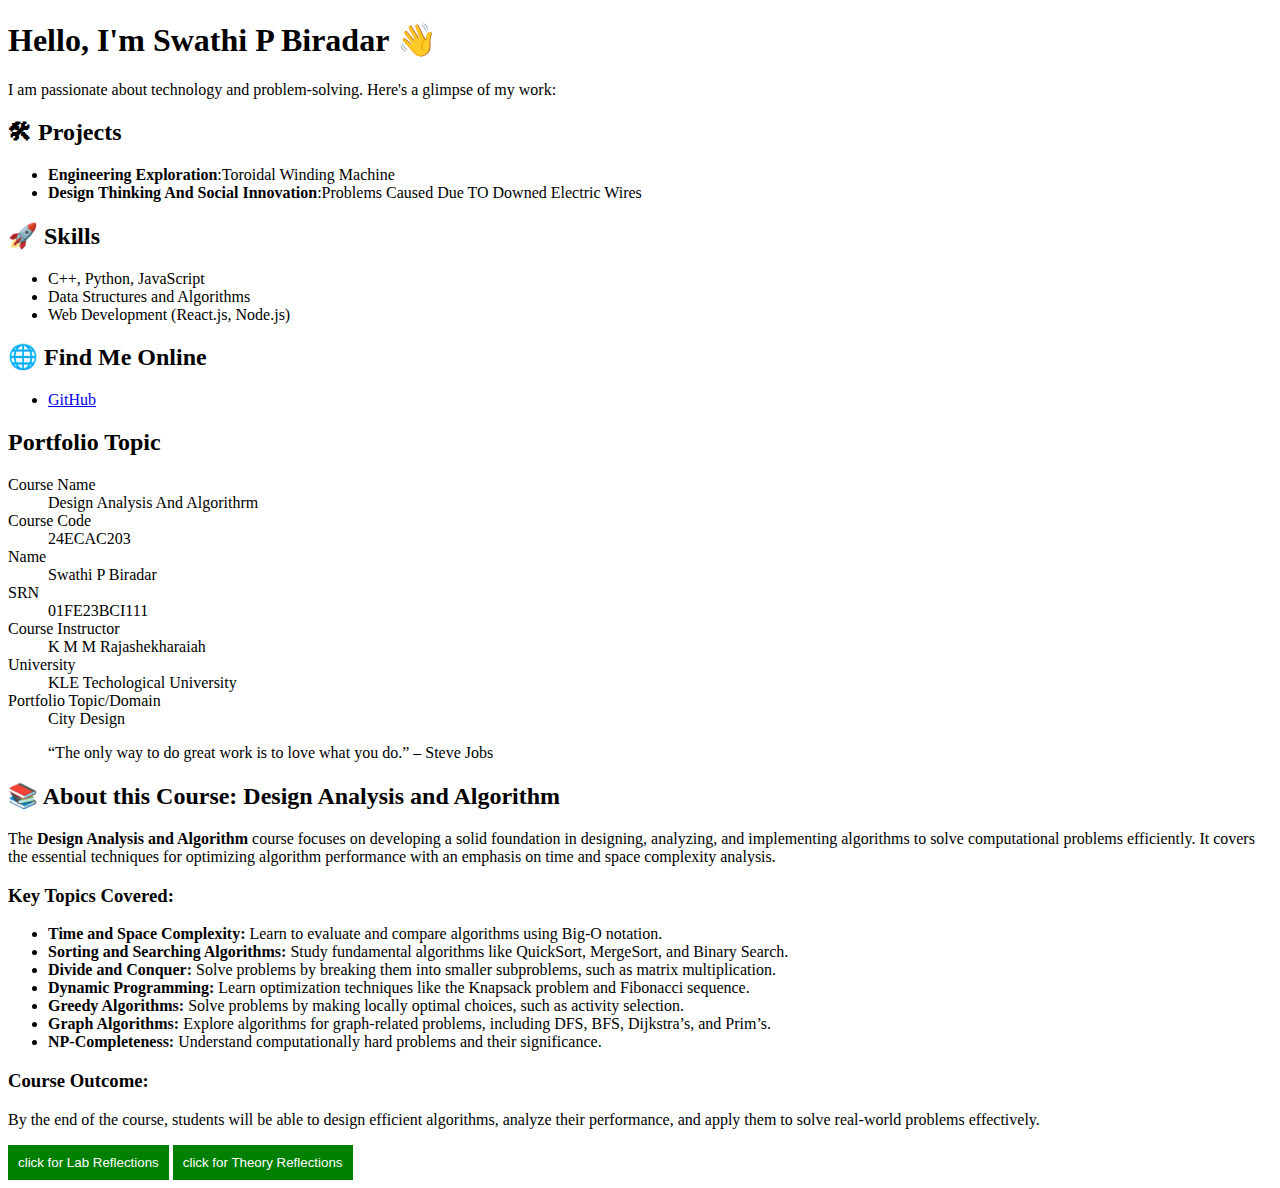
==== commit 50836b77: "Update index.html" ====
--- a/index.html
+++ b/index.html
@@ -4,7 +4,7 @@
     <meta charset="UTF-8">
     <meta name="viewport" content="width=device-width, initial-scale=1.0">
     <title>Portfolio</title>
-    <link rel="stylesheet" href="style.css">
+    <link rel="stylesheet" href="index.css">
     <link href="https://fonts.googleapis.com/css2?family=Poppins:wght@300;400;600&display=swap" rel="stylesheet">
 </head>
 <body>
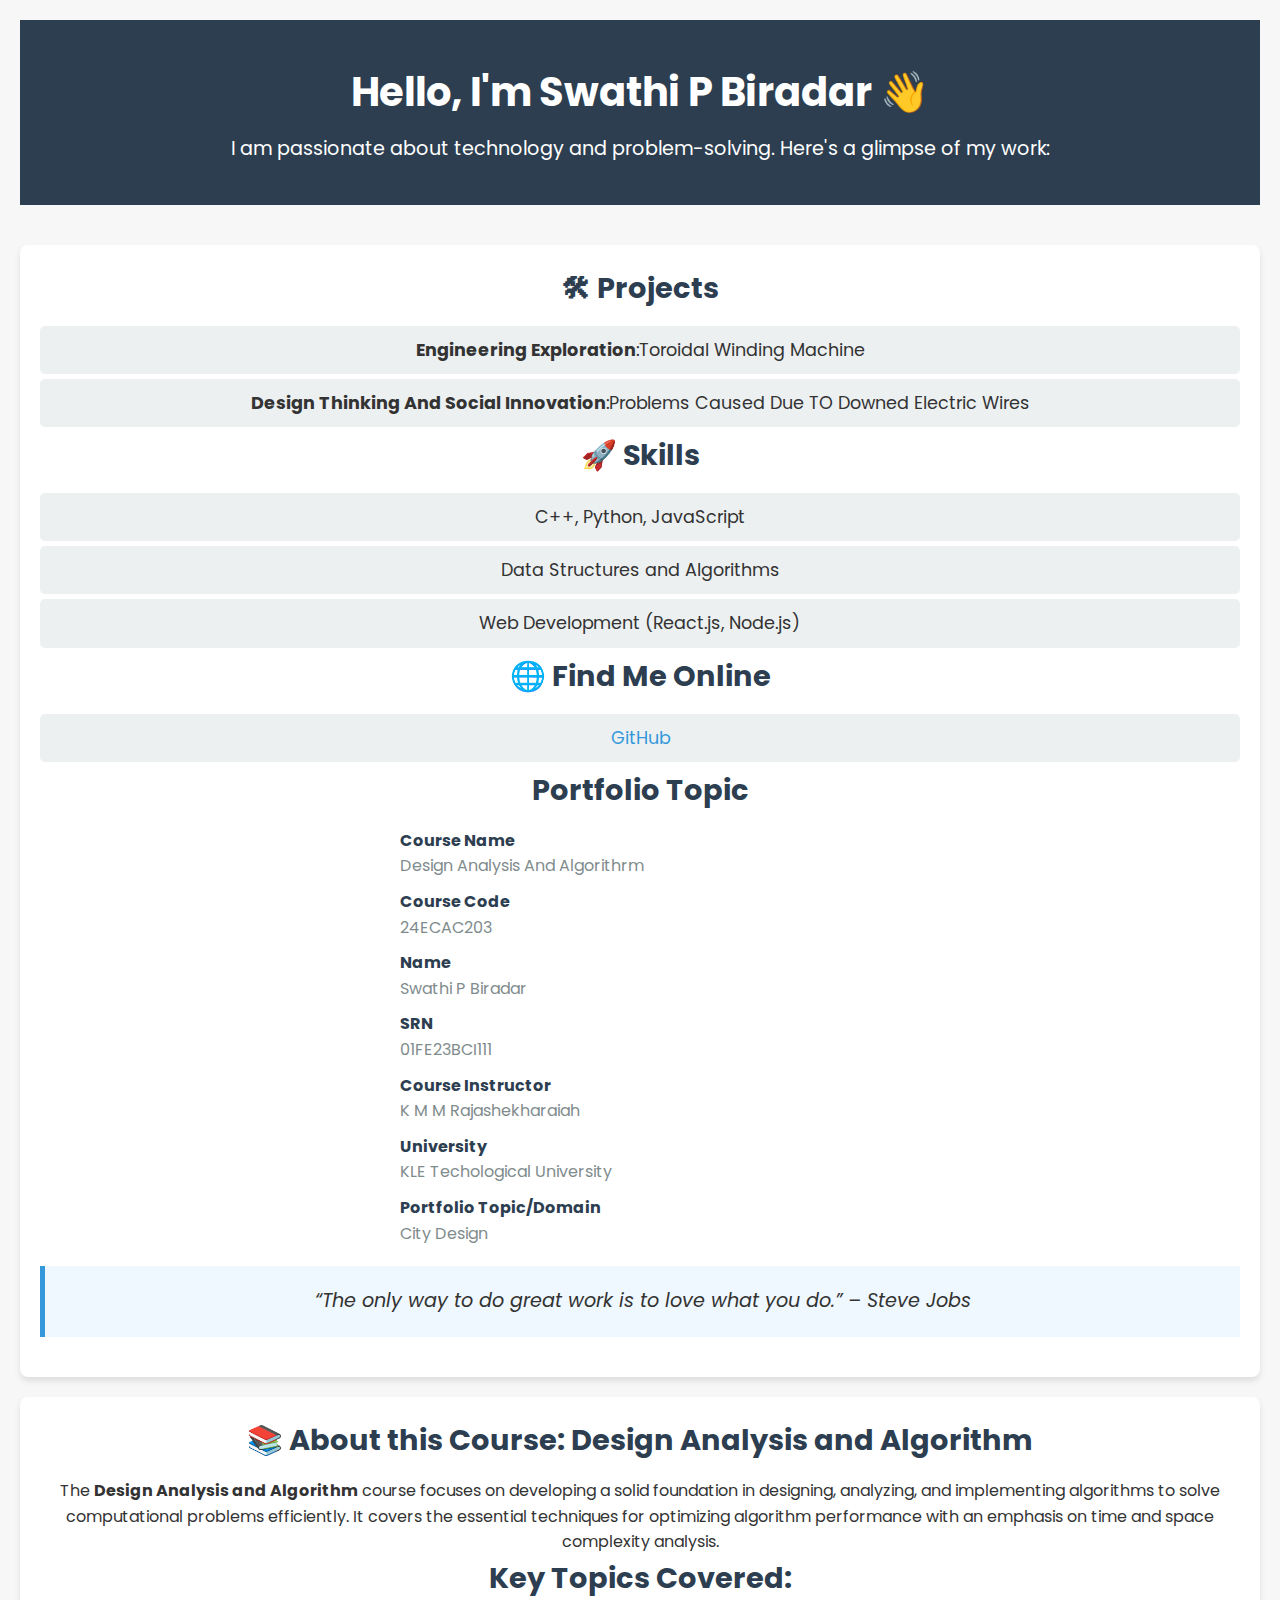
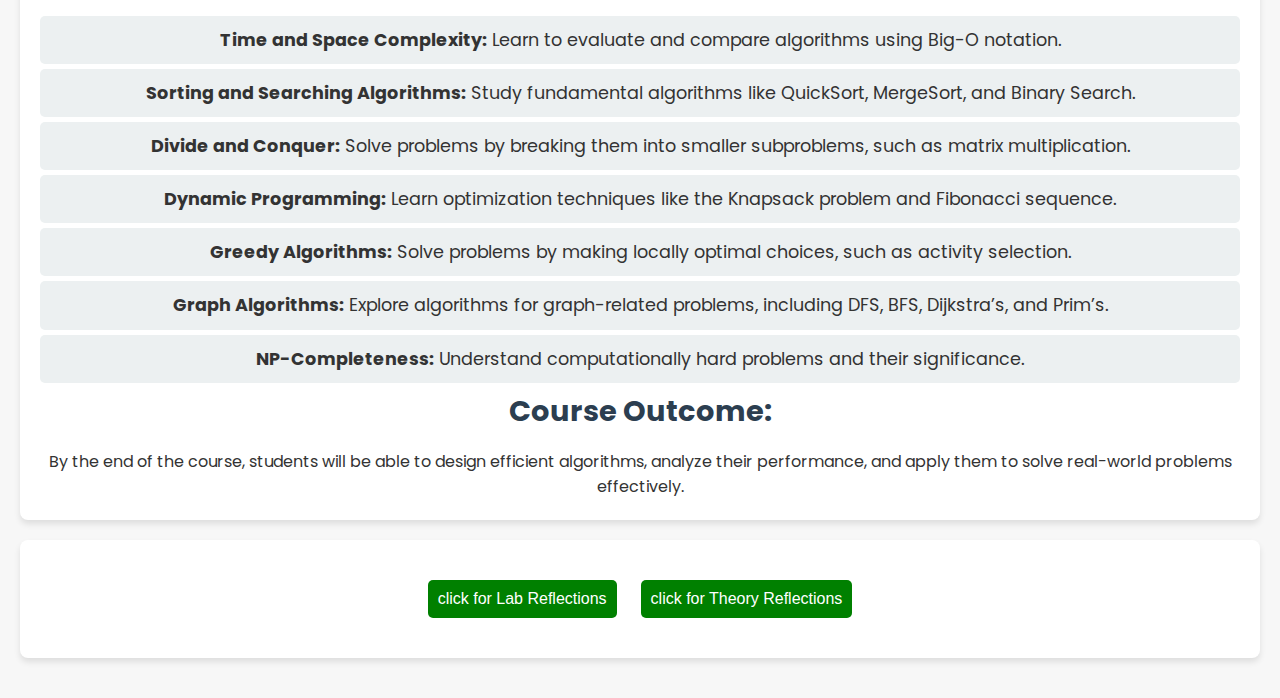
==== commit 80fa481f: "Update index.html" ====
--- a/index.html
+++ b/index.html
@@ -4,7 +4,7 @@
     <meta charset="UTF-8">
     <meta name="viewport" content="width=device-width, initial-scale=1.0">
     <title>Portfolio</title>
-    <link rel="stylesheet" href="index.css">
+    <link rel="stylesheet" href="style.css">
     <link href="https://fonts.googleapis.com/css2?family=Poppins:wght@300;400;600&display=swap" rel="stylesheet">
 </head>
 <body>
--- a/style.css
+++ b/style.css
@@ -0,0 +1,149 @@
+/* General Reset */
+* {
+    margin: 0;
+    padding: 0;
+    box-sizing: border-box;
+}
+
+/* Body and basic styling */
+body {
+    font-family: 'Poppins', sans-serif;
+    line-height: 1.6;
+    background-color: #f7f7f7;
+    color: #333;
+    text-align: center;
+    padding: 20px;
+}
+
+/* Header styling */
+header {
+    background-color: #2c3e50;
+    color: white;
+    padding: 40px 0;
+    margin-bottom: 40px;
+}
+
+header h1 {
+    font-size: 2.5rem;
+    margin-bottom: 10px;
+}
+
+header p {
+    font-size: 1.2rem;
+}
+
+/* Section styling */
+section {
+    background-color: white;
+    padding: 20px;
+    margin: 20px 0;
+    border-radius: 8px;
+    box-shadow: 0 4px 6px rgba(0, 0, 0, 0.1);
+}
+
+/* Headings inside sections */
+section h2, section h3 {
+    font-size: 1.8rem;
+    color: #2c3e50;
+    margin-bottom: 15px;
+}
+
+/* List styling */
+ul {
+    list-style-type: none;
+    padding: 0;
+}
+
+ul li {
+    background: #ecf0f1;
+    padding: 10px;
+    margin: 5px 0;
+    border-radius: 5px;
+    font-size: 1.1rem;
+}
+
+ul li a {
+    color: #3498db;
+    text-decoration: none;
+}
+
+ul li a:hover {
+    text-decoration: underline;
+}
+
+/* Definition list styling */
+dl {
+    text-align: left;
+    margin-left: 30%;
+    margin-right: 30%;
+}
+
+dt {
+    font-weight: bold;
+    color: #2c3e50;
+}
+
+dd {
+    margin-bottom: 10px;
+    color: #7f8c8d;
+}
+
+/* Blockquote styling */
+blockquote {
+    font-size: 1.2rem;
+    font-style: italic;
+    background-color: #f0f8ff;
+    padding: 20px;
+    border-left: 5px solid #3498db;
+    margin: 20px 0;
+}
+
+/* Button Styling */
+button {
+    background-color: #27ae60;
+    color: white;
+    padding: 12px 30px;
+    border: none;
+    border-radius: 5px;
+    font-size: 1rem;
+    cursor: pointer;
+    margin: 20px 10px;
+    transition: background-color 0.3s;
+}
+
+button:hover {
+    background-color: #2ecc71;
+}
+
+/* Content visibility toggle buttons */
+#labReflectionContent, #theoryReflectionContent {
+    display: none;
+}
+
+button:focus {
+    outline: none;
+}
+
+/* Responsive Design for small screens */
+@media (max-width: 768px) {
+    header h1 {
+        font-size: 2rem;
+    }
+
+    section {
+        padding: 15px;
+    }
+
+    section h2, section h3 {
+        font-size: 1.5rem;
+    }
+
+    button {
+        padding: 10px 20px;
+    }
+
+    dl {
+        margin-left: 10%;
+        margin-right: 10%;
+    }
+}
